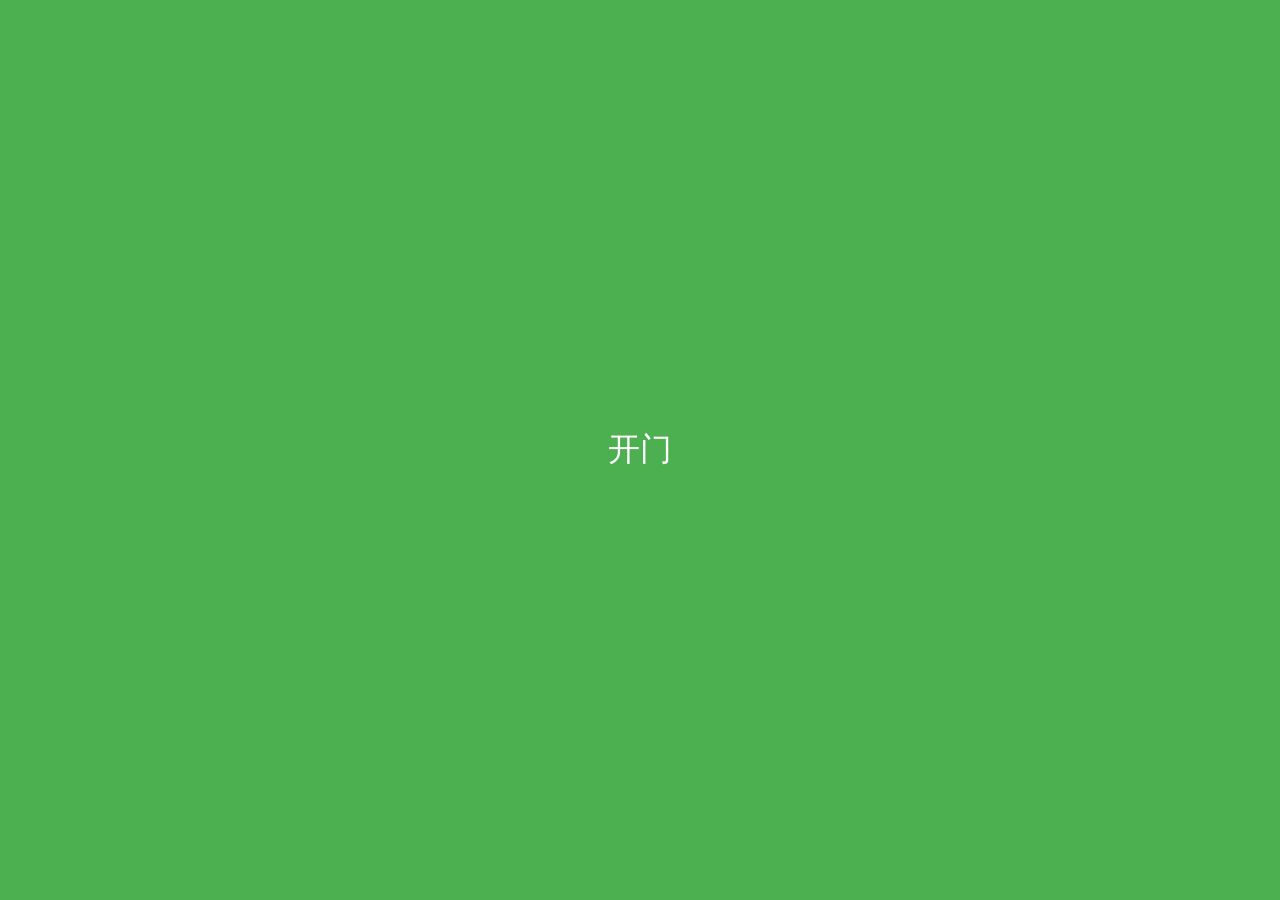
==== door-clicker-web/templates/index.html @ acf63e18 "feat: 初始化 door-clicker 项目，添加web后端与ESP8266固件 新增项目全部基础文件，包括Python依赖配置、Flask应用代码、MQTT通信脚本，ESP8266的Platf" ====
<!DOCTYPE html>
<html lang="zh-CN">

<head>
    <meta charset="UTF-8">
    <meta name="viewport" content="width=device-width, initial-scale=1.0">
    <title>Door Clicker Web</title>
    <script src="https://cdn.socket.io/4.0.0/socket.io.min.js"></script>
    <script>
        function sendOpenDoorRequest() {
            fetch('/api/open/door', {
                method: 'POST',
                headers: {
                    'Content-Type': 'application/json'
                },
                body: JSON.stringify({ message: 'Hello from the button!' })
            })
                .then(response => response.json())
                .catch(error => console.error('Error:', error));
        }
    </script>
    <style>
        body,
        html {
            margin: 0;
            padding: 0;
            height: 100%;
            width: 100%;
        }

        .fullscreen-button {
            display: flex;
            justify-content: center;
            align-items: center;
            height: 100vh;
            width: 100vw;
            background-color: #4CAF50;
            /* 背景颜色 */
            border: none;
            color: white;
            /* 文字颜色 */
            font-size: 2em;
            /* 文字大小 */
            cursor: pointer;
        }

        .fullscreen-button:hover {
            background-color: #45a049;
            /* 鼠标悬停颜色 */
        }
    </style>
</head>

<body>
    <button onclick="sendOpenDoorRequest()" class="fullscreen-button">开门</button>
</body>

</html>
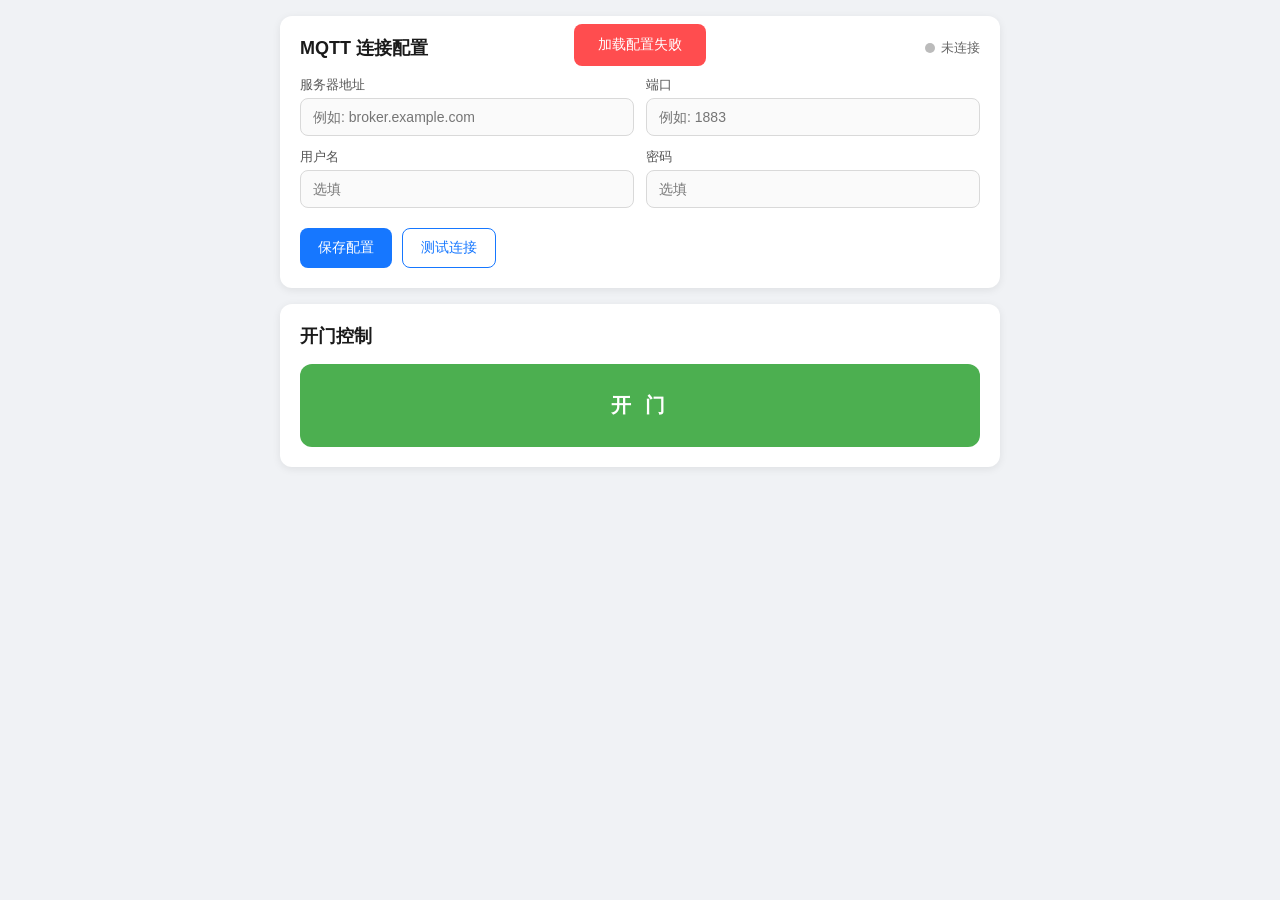
==== commit 9b7c4dc2: "feat(door-clicker-web): 新增完整的MQTT配置管理功能 解决原有MQTT连接参数硬编码无法动态修改的问题，将应用升级为完整的MQTT设备管理控制台： - 实现线程安全的配置管理" ====
--- a/door-clicker-web/templates/index.html
+++ b/door-clicker-web/templates/index.html
@@ -1,58 +1,434 @@
-<!DOCTYPE html>
+<!DOCTYPE html>
 <html lang="zh-CN">
-
-<head>
-    <meta charset="UTF-8">
-    <meta name="viewport" content="width=device-width, initial-scale=1.0">
+
+<head>
+    <meta charset="UTF-8">
+    <meta name="viewport" content="width=device-width, initial-scale=1.0">
     <title>Door Clicker Web</title>
-    <script src="https://cdn.socket.io/4.0.0/socket.io.min.js"></script>
-    <script>
-        function sendOpenDoorRequest() {
-            fetch('/api/open/door', {
-                method: 'POST',
-                headers: {
-                    'Content-Type': 'application/json'
-                },
-                body: JSON.stringify({ message: 'Hello from the button!' })
-            })
-                .then(response => response.json())
-                .catch(error => console.error('Error:', error));
-        }
-    </script>
-    <style>
-        body,
-        html {
-            margin: 0;
-            padding: 0;
-            height: 100%;
-            width: 100%;
-        }
-
-        .fullscreen-button {
-            display: flex;
-            justify-content: center;
-            align-items: center;
-            height: 100vh;
-            width: 100vw;
-            background-color: #4CAF50;
-            /* 背景颜色 */
-            border: none;
-            color: white;
-            /* 文字颜色 */
-            font-size: 2em;
-            /* 文字大小 */
-            cursor: pointer;
-        }
-
-        .fullscreen-button:hover {
-            background-color: #45a049;
-            /* 鼠标悬停颜色 */
-        }
-    </style>
-</head>
-
-<body>
-    <button onclick="sendOpenDoorRequest()" class="fullscreen-button">开门</button>
-</body>
-
-</html>
+    <style>
+        * {
+            box-sizing: border-box;
+            margin: 0;
+            padding: 0;
+        }
+
+        body {
+            font-family: -apple-system, BlinkMacSystemFont, "Segoe UI", Roboto, "Helvetica Neue", Arial, sans-serif;
+            background: #f0f2f5;
+            color: #333;
+            min-height: 100vh;
+            padding: 16px;
+        }
+
+        .container {
+            max-width: 720px;
+            margin: 0 auto;
+            display: flex;
+            flex-direction: column;
+            gap: 16px;
+        }
+
+        .card {
+            background: #fff;
+            border-radius: 12px;
+            padding: 20px;
+            box-shadow: 0 2px 8px rgba(0, 0, 0, 0.08);
+        }
+
+        .card-header {
+            display: flex;
+            align-items: center;
+            justify-content: space-between;
+            margin-bottom: 16px;
+        }
+
+        .card-title {
+            font-size: 18px;
+            font-weight: 600;
+            color: #1a1a1a;
+        }
+
+        .status-indicator {
+            display: inline-flex;
+            align-items: center;
+            gap: 6px;
+            font-size: 13px;
+            color: #666;
+        }
+
+        .status-dot {
+            width: 10px;
+            height: 10px;
+            border-radius: 50%;
+            background: #bbb;
+            transition: background 0.3s ease;
+        }
+
+        .status-dot.connected {
+            background: #4CAF50;
+            box-shadow: 0 0 6px rgba(76, 175, 80, 0.5);
+        }
+
+        .status-dot.connecting {
+            background: #FFC107;
+            box-shadow: 0 0 6px rgba(255, 193, 7, 0.5);
+            animation: pulse 1.2s infinite;
+        }
+
+        .status-dot.disconnected {
+            background: #bbb;
+        }
+
+        @keyframes pulse {
+            0%, 100% { opacity: 1; }
+            50% { opacity: 0.4; }
+        }
+
+        .form-group {
+            margin-bottom: 12px;
+        }
+
+        .form-group label {
+            display: block;
+            font-size: 13px;
+            color: #555;
+            margin-bottom: 4px;
+            font-weight: 500;
+        }
+
+        .form-row {
+            display: flex;
+            gap: 12px;
+        }
+
+        .form-row .form-group {
+            flex: 1;
+        }
+
+        input[type="text"],
+        input[type="number"],
+        input[type="password"] {
+            width: 100%;
+            padding: 10px 12px;
+            border: 1px solid #d9d9d9;
+            border-radius: 8px;
+            font-size: 14px;
+            outline: none;
+            transition: border-color 0.2s ease, box-shadow 0.2s ease;
+            background: #fafafa;
+        }
+
+        input[type="text"]:focus,
+        input[type="number"]:focus,
+        input[type="password"]:focus {
+            border-color: #1677ff;
+            background: #fff;
+            box-shadow: 0 0 0 2px rgba(22, 119, 255, 0.15);
+        }
+
+        .btn {
+            display: inline-flex;
+            align-items: center;
+            justify-content: center;
+            padding: 10px 18px;
+            border: none;
+            border-radius: 8px;
+            font-size: 14px;
+            font-weight: 500;
+            cursor: pointer;
+            transition: all 0.2s ease;
+            gap: 4px;
+        }
+
+        .btn-primary {
+            background: #1677ff;
+            color: #fff;
+        }
+
+        .btn-primary:hover {
+            background: #4096ff;
+        }
+
+        .btn-secondary {
+            background: #fff;
+            color: #1677ff;
+            border: 1px solid #1677ff;
+        }
+
+        .btn-secondary:hover {
+            background: #e6f4ff;
+        }
+
+        .btn-danger {
+            background: #fff;
+            color: #ff4d4f;
+            border: 1px solid #ff4d4f;
+            padding: 4px 10px;
+            font-size: 12px;
+        }
+
+        .btn-danger:hover {
+            background: #fff1f0;
+        }
+
+        .btn-group {
+            display: flex;
+            gap: 10px;
+            margin-top: 8px;
+        }
+
+        .door-button {
+            display: block;
+            width: 100%;
+            padding: 28px;
+            font-size: 20px;
+            font-weight: 600;
+            background: #4CAF50;
+            color: #fff;
+            border: none;
+            border-radius: 12px;
+            cursor: pointer;
+            transition: background 0.2s ease, transform 0.1s ease;
+            letter-spacing: 4px;
+        }
+
+        .door-button:hover {
+            background: #45a049;
+        }
+
+        .door-button:active {
+            transform: scale(0.98);
+        }
+
+        .toast {
+            position: fixed;
+            top: 24px;
+            left: 50%;
+            transform: translateX(-50%) translateY(-100px);
+            padding: 12px 24px;
+            border-radius: 8px;
+            color: #fff;
+            font-size: 14px;
+            font-weight: 500;
+            opacity: 0;
+            transition: all 0.3s ease;
+            z-index: 9999;
+            pointer-events: none;
+        }
+
+        .toast.show {
+            opacity: 1;
+            transform: translateX(-50%) translateY(0);
+        }
+
+        .toast.success {
+            background: #52c41a;
+        }
+
+        .toast.error {
+            background: #ff4d4f;
+        }
+
+        .toast.info {
+            background: #1677ff;
+        }
+
+        @media (max-width: 480px) {
+            body {
+                padding: 10px;
+            }
+
+            .card {
+                padding: 16px;
+                border-radius: 10px;
+            }
+
+            .form-row {
+                flex-direction: column;
+                gap: 0;
+            }
+
+            .btn-group {
+                flex-direction: column;
+            }
+
+            .btn-group .btn {
+                width: 100%;
+            }
+
+            .door-button {
+                padding: 24px;
+                font-size: 18px;
+            }
+        }
+    </style>
+</head>
+
+<body>
+    <div class="container">
+        <!-- MQTT 连接配置 -->
+        <div class="card">
+            <div class="card-header">
+                <div class="card-title">MQTT 连接配置</div>
+                <div class="status-indicator">
+                    <span class="status-dot" id="statusDot"></span>
+                    <span id="statusText">未连接</span>
+                </div>
+            </div>
+
+            <div class="form-row">
+                <div class="form-group">
+                    <label for="broker">服务器地址</label>
+                    <input type="text" id="broker" placeholder="例如: broker.example.com">
+                </div>
+                <div class="form-group">
+                    <label for="port">端口</label>
+                    <input type="number" id="port" placeholder="例如: 1883" min="1" max="65535">
+                </div>
+            </div>
+
+            <div class="form-row">
+                <div class="form-group">
+                    <label for="username">用户名</label>
+                    <input type="text" id="username" placeholder="选填">
+                </div>
+                <div class="form-group">
+                    <label for="password">密码</label>
+                    <input type="password" id="password" placeholder="选填">
+                </div>
+            </div>
+
+            <div class="btn-group">
+                <button class="btn btn-primary" id="btnSaveConfig">保存配置</button>
+                <button class="btn btn-secondary" id="btnTestConnection">测试连接</button>
+            </div>
+        </div>
+
+        <!-- 开门控制 -->
+        <div class="card">
+            <div class="card-header">
+                <div class="card-title">开门控制</div>
+            </div>
+            <button class="door-button" id="btnOpenDoor">开 门</button>
+        </div>
+    </div>
+
+    <div class="toast" id="toast"></div>
+
+    <script>
+        function showToast(message, type) {
+            var toast = document.getElementById('toast');
+            toast.textContent = message;
+            toast.className = 'toast show ' + (type || 'info');
+            setTimeout(function () {
+                toast.className = 'toast ' + (type || 'info');
+            }, 2500);
+        }
+
+        function setStatus(status) {
+            var dot = document.getElementById('statusDot');
+            var text = document.getElementById('statusText');
+            dot.className = 'status-dot ' + status;
+            var statusMap = {
+                connected: '已连接',
+                connecting: '连接中',
+                disconnected: '未连接'
+            };
+            text.textContent = statusMap[status] || '未知';
+        }
+
+        function loadConfig() {
+            fetch('/api/config')
+                .then(function (res) { return res.json(); })
+                .then(function (data) {
+                    document.getElementById('broker').value = data.mqttServer || '';
+                    document.getElementById('port').value = data.mqttPort || 1883;
+                    document.getElementById('username').value = data.mqttUsername || '';
+                    document.getElementById('password').value = data.mqttPassword || '';
+                })
+                .catch(function () {
+                    showToast('加载配置失败', 'error');
+                });
+        }
+
+        function saveConfig() {
+            var config = {
+                mqttServer: document.getElementById('broker').value.trim(),
+                mqttPort: parseInt(document.getElementById('port').value) || 1883,
+                mqttUsername: document.getElementById('username').value.trim(),
+                mqttPassword: document.getElementById('password').value.trim()
+            };
+
+            fetch('/api/config', {
+                method: 'PUT',
+                headers: { 'Content-Type': 'application/json' },
+                body: JSON.stringify(config)
+            })
+                .then(function (res) { return res.json(); })
+                .then(function () {
+                    showToast('配置保存成功', 'success');
+                })
+                .catch(function () {
+                    showToast('配置保存失败', 'error');
+                });
+        }
+
+        function testConnection() {
+            setStatus('connecting');
+            showToast('正在测试连接...', 'info');
+
+            fetch('/api/mqtt/test', {
+                method: 'POST',
+                headers: { 'Content-Type': 'application/json' }
+            })
+                .then(function (res) { return res.json(); })
+                .then(function (data) {
+                    if (data.success) {
+                        setStatus('connected');
+                        showToast('连接成功', 'success');
+                    } else {
+                        setStatus('disconnected');
+                        showToast('连接失败: ' + (data.message || '未知错误'), 'error');
+                    }
+                })
+                .catch(function () {
+                    setStatus('disconnected');
+                    showToast('连接测试失败', 'error');
+                });
+        }
+
+        function loadStatus() {
+            fetch('/api/mqtt/status')
+                .then(function (res) { return res.json(); })
+                .then(function (data) {
+                    setStatus(data.connected ? 'connected' : 'disconnected');
+                })
+                .catch(function () {
+                    setStatus('disconnected');
+                });
+        }
+
+        function openDoor() {
+            fetch('/api/open/door', {
+                method: 'POST',
+                headers: { 'Content-Type': 'application/json' }
+            })
+                .then(function (res) { return res.json(); })
+                .then(function (data) {
+                    showToast('开门指令已发送', 'success');
+                })
+                .catch(function () {
+                    showToast('开门指令发送失败', 'error');
+                });
+        }
+
+        document.getElementById('btnSaveConfig').onclick = saveConfig;
+        document.getElementById('btnTestConnection').onclick = testConnection;
+        document.getElementById('btnOpenDoor').onclick = openDoor;
+
+        loadConfig();
+        loadStatus();
+    </script>
+</body>
+
+</html>
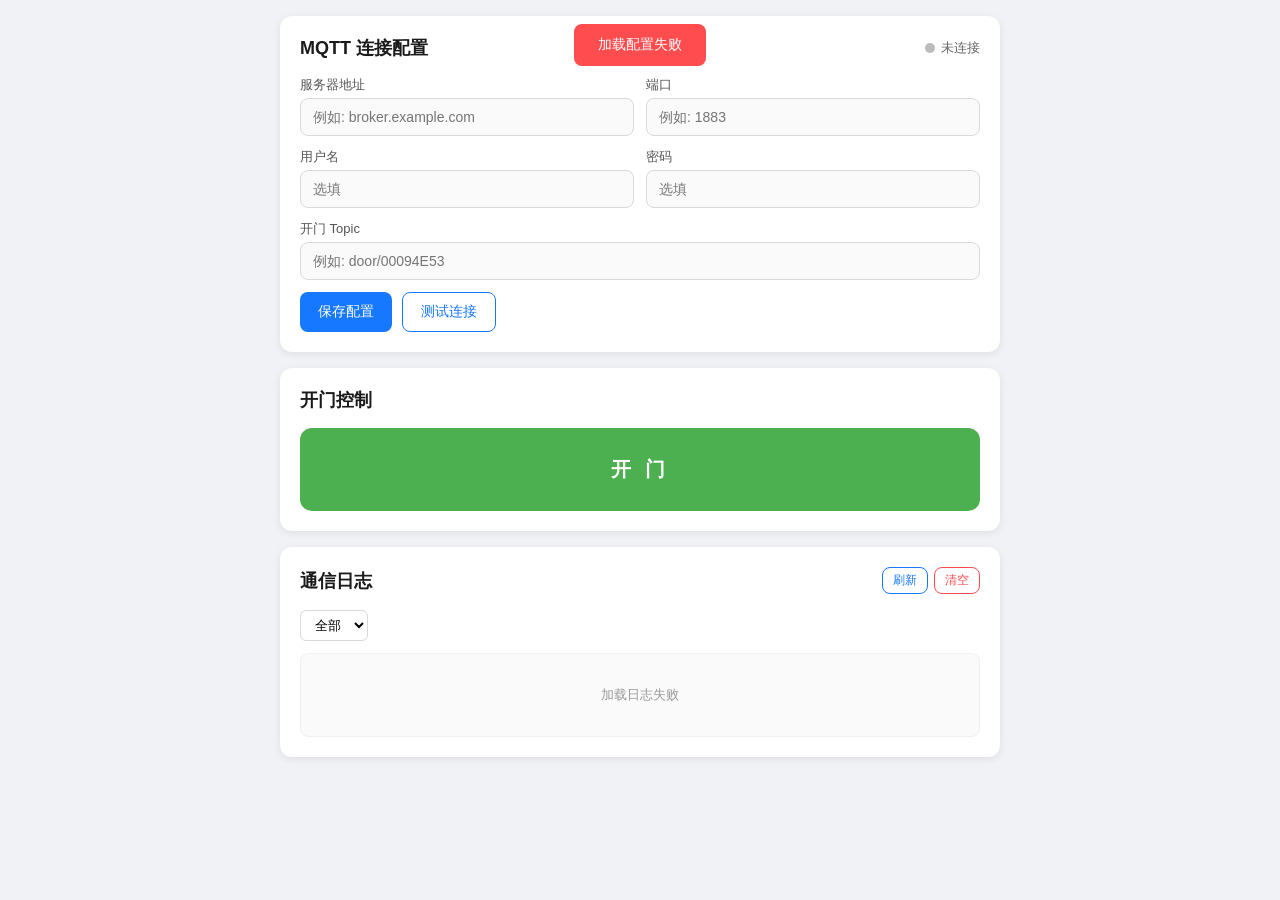
==== commit dbe76e65: "feat: 新增舵机测试、通信日志和可配置开门主题 - 为web管理端添加doorTopic配置项，支持自定义开门命令的MQTT发布主题 - 新增日志管理模块，记录MQTT连接状态、消息收发和操作日志" ====
--- a/door-clicker-web/templates/index.html
+++ b/door-clicker-web/templates/index.html
@@ -198,6 +198,129 @@
 
         .door-button:active {
             transform: scale(0.98);
+        }
+
+        .log-toolbar {
+            display: flex;
+            gap: 8px;
+            margin-bottom: 12px;
+            align-items: center;
+        }
+
+        .log-filter {
+            padding: 6px 10px;
+            border: 1px solid #d9d9d9;
+            border-radius: 6px;
+            font-size: 13px;
+            background: #fff;
+            cursor: pointer;
+        }
+
+        .log-list {
+            max-height: 300px;
+            overflow-y: auto;
+            border: 1px solid #f0f0f0;
+            border-radius: 8px;
+            background: #fafafa;
+        }
+
+        .log-empty {
+            text-align: center;
+            padding: 32px;
+            color: #999;
+            font-size: 13px;
+        }
+
+        .log-entry {
+            display: flex;
+            padding: 8px 12px;
+            border-bottom: 1px solid #f0f0f0;
+            font-size: 13px;
+            align-items: flex-start;
+            gap: 8px;
+        }
+
+        .log-entry:last-child {
+            border-bottom: none;
+        }
+
+        .log-time {
+            color: #999;
+            font-family: "SF Mono", "Menlo", "Consolas", monospace;
+            font-size: 12px;
+            white-space: nowrap;
+        }
+
+        .log-badge {
+            display: inline-block;
+            padding: 2px 8px;
+            border-radius: 10px;
+            font-size: 11px;
+            font-weight: 500;
+            white-space: nowrap;
+        }
+
+        .log-badge.info {
+            background: #e6f4ff;
+            color: #1677ff;
+        }
+
+        .log-badge.send {
+            background: #e8f8e8;
+            color: #52c41a;
+        }
+
+        .log-badge.receive {
+            background: #fff7e6;
+            color: #fa8c16;
+        }
+
+        .log-badge.error {
+            background: #fff1f0;
+            color: #ff4d4f;
+        }
+
+        .log-content {
+            flex: 1;
+            min-width: 0;
+        }
+
+        .log-message {
+            color: #333;
+            word-break: break-all;
+        }
+
+        .log-detail {
+            margin-top: 4px;
+            font-family: "SF Mono", "Menlo", "Consolas", monospace;
+            font-size: 12px;
+            color: #666;
+            background: #fff;
+            padding: 4px 8px;
+            border-radius: 4px;
+            border: 1px solid #f0f0f0;
+            cursor: pointer;
+            white-space: pre-wrap;
+            word-break: break-all;
+        }
+
+        .log-detail.collapsed {
+            max-height: 0;
+            padding: 0 8px;
+            margin: 0;
+            overflow: hidden;
+            border: none;
+            transition: all 0.2s ease;
+        }
+
+        .log-summary {
+            color: #666;
+            font-size: 12px;
+            cursor: pointer;
+        }
+
+        .log-summary:hover {
+            color: #1677ff;
         }
 
         .toast {
@@ -298,6 +421,11 @@
                 </div>
             </div>
 
+            <div class="form-group">
+                <label for="doorTopic">开门 Topic</label>
+                <input type="text" id="doorTopic" placeholder="例如: door/00094E53">
+            </div>
+
             <div class="btn-group">
                 <button class="btn btn-primary" id="btnSaveConfig">保存配置</button>
                 <button class="btn btn-secondary" id="btnTestConnection">测试连接</button>
@@ -310,6 +438,31 @@
                 <div class="card-title">开门控制</div>
             </div>
             <button class="door-button" id="btnOpenDoor">开 门</button>
+        </div>
+
+        <!-- 日志 -->
+        <div class="card">
+            <div class="card-header">
+                <div class="card-title">通信日志</div>
+                <div class="status-indicator">
+                    <button class="btn btn-secondary" id="btnRefreshLogs" style="padding: 4px 10px; font-size: 12px;">刷新</button>
+                    <button class="btn btn-danger" id="btnClearLogs" style="padding: 4px 10px; font-size: 12px;">清空</button>
+                </div>
+            </div>
+
+            <div class="log-toolbar">
+                <select class="log-filter" id="logFilter">
+                    <option value="">全部</option>
+                    <option value="send">发送</option>
+                    <option value="receive">接收</option>
+                    <option value="info">信息</option>
+                    <option value="error">错误</option>
+                </select>
+            </div>
+
+            <div class="log-list" id="logList">
+                <div class="log-empty">加载中...</div>
+            </div>
         </div>
     </div>
 
@@ -345,6 +498,7 @@
                     document.getElementById('port').value = data.mqttPort || 1883;
                     document.getElementById('username').value = data.mqttUsername || '';
                     document.getElementById('password').value = data.mqttPassword || '';
+                    document.getElementById('doorTopic').value = data.doorTopic || '';
                 })
                 .catch(function () {
                     showToast('加载配置失败', 'error');
@@ -356,7 +510,8 @@
                 mqttServer: document.getElementById('broker').value.trim(),
                 mqttPort: parseInt(document.getElementById('port').value) || 1883,
                 mqttUsername: document.getElementById('username').value.trim(),
-                mqttPassword: document.getElementById('password').value.trim()
+                mqttPassword: document.getElementById('password').value.trim(),
+                doorTopic: document.getElementById('doorTopic').value.trim()
             };
 
             fetch('/api/config', {
@@ -422,12 +577,102 @@
                 });
         }
 
+        function loadLogs() {
+            var filter = document.getElementById('logFilter').value;
+            var url = '/api/logs';
+            if (filter) {
+                url += '?type=' + encodeURIComponent(filter);
+            }
+
+            fetch(url)
+                .then(function (res) { return res.json(); })
+                .then(function (logs) {
+                    var list = document.getElementById('logList');
+                    list.innerHTML = '';
+
+                    if (!logs || logs.length === 0) {
+                        list.innerHTML = '<div class="log-empty">暂无日志</div>';
+                        return;
+                    }
+
+                    var reversed = logs.slice().reverse();
+                    reversed.forEach(function (log) {
+                        var entry = document.createElement('div');
+                        entry.className = 'log-entry';
+
+                        var time = document.createElement('span');
+                        time.className = 'log-time';
+                        time.textContent = log.timestamp || '';
+
+                        var badge = document.createElement('span');
+                        badge.className = 'log-badge ' + (log.type || 'info');
+                        var typeMap = { send: '发送', receive: '接收', info: '信息', error: '错误' };
+                        badge.textContent = typeMap[log.type] || log.type;
+
+                        var content = document.createElement('div');
+                        content.className = 'log-content';
+
+                        var message = document.createElement('div');
+                        message.className = 'log-message';
+                        message.textContent = log.message || '';
+                        content.appendChild(message);
+
+                        if (log.payload) {
+                            var detail = document.createElement('div');
+                            detail.className = 'log-detail collapsed';
+                            detail.textContent = (log.topic ? 'Topic: ' + log.topic + '\n' : '') + 'Payload: ' + log.payload;
+                            var summary = document.createElement('div');
+                            summary.className = 'log-summary';
+                            summary.textContent = '点击查看详情';
+                            summary.onclick = function () {
+                                detail.classList.toggle('collapsed');
+                                summary.textContent = detail.classList.contains('collapsed') ? '点击查看详情' : '收起详情';
+                            };
+                            content.appendChild(summary);
+                            content.appendChild(detail);
+                        }
+
+                        entry.appendChild(time);
+                        entry.appendChild(badge);
+                        entry.appendChild(content);
+                        list.appendChild(entry);
+                    });
+                })
+                .catch(function () {
+                    var list = document.getElementById('logList');
+                    list.innerHTML = '<div class="log-empty">加载日志失败</div>';
+                });
+        }
+
+        function clearLogs() {
+            if (!confirm('确定要清空所有日志吗？')) {
+                return;
+            }
+            fetch('/api/logs', {
+                method: 'DELETE'
+            })
+                .then(function (res) { return res.json(); })
+                .then(function () {
+                    showToast('日志已清空', 'success');
+                    loadLogs();
+                })
+                .catch(function () {
+                    showToast('清空日志失败', 'error');
+                });
+        }
+
         document.getElementById('btnSaveConfig').onclick = saveConfig;
         document.getElementById('btnTestConnection').onclick = testConnection;
         document.getElementById('btnOpenDoor').onclick = openDoor;
+        document.getElementById('btnRefreshLogs').onclick = loadLogs;
+        document.getElementById('btnClearLogs').onclick = clearLogs;
+        document.getElementById('logFilter').onchange = loadLogs;
 
         loadConfig();
         loadStatus();
+        loadLogs();
+
+        setInterval(loadLogs, 5000);
     </script>
 </body>
 
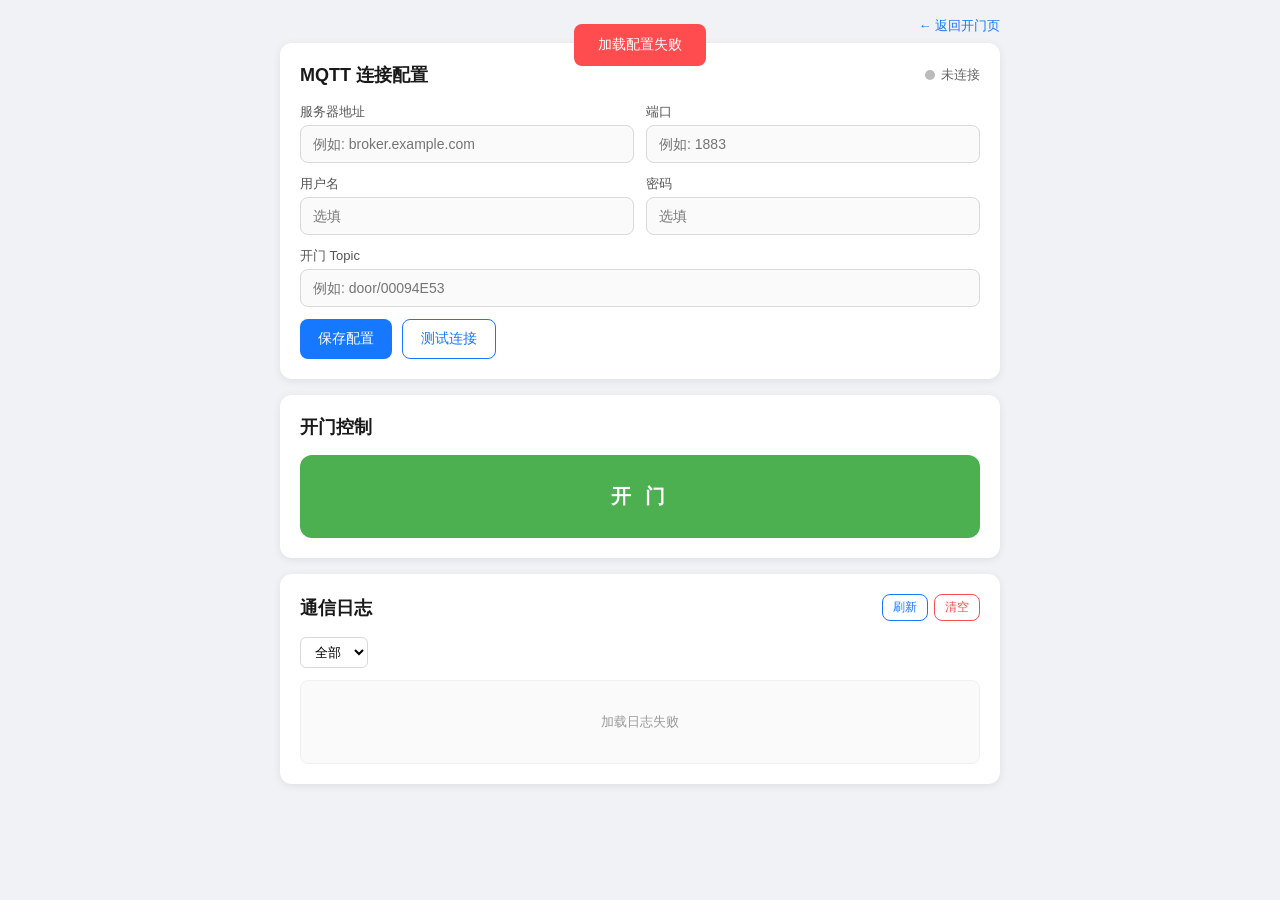
==== commit 54ab9f55: "feat: 新增开门主页面及配置页导航 - 新增开门控制页面模板door.html - 调整配置页面路由至/config - 在两个页面间添加双向导航链接" ====
--- a/door-clicker-web/templates/index.html
+++ b/door-clicker-web/templates/index.html
@@ -389,6 +389,10 @@
 
 <body>
     <div class="container">
+        <div style="text-align:right;margin-bottom:-8px">
+            <a href="/" style="color:#1677ff;font-size:13px;text-decoration:none">← 返回开门页</a>
+        </div>
+
         <!-- MQTT 连接配置 -->
         <div class="card">
             <div class="card-header">
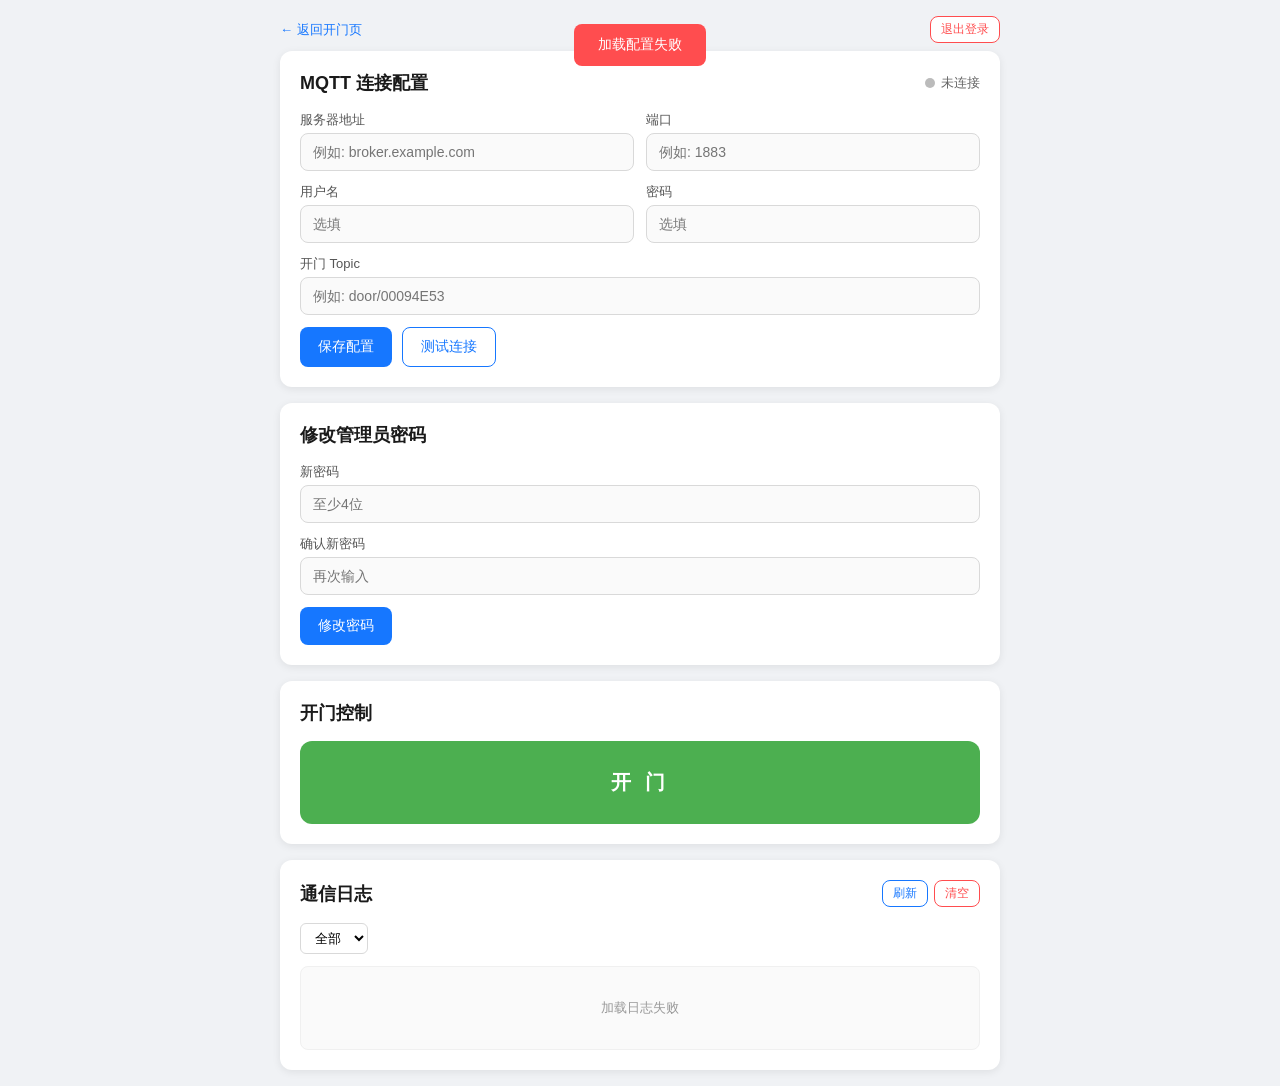
==== commit e9a045ab: "feat: 添加管理员登录认证与访问控制 新增完整的管理员认证系统，具体修改包括： 1.  新增认证工具模块，实现基于会话的登录验证逻辑 2.  添加登录、登出页面及对应的API接口 3.  为所有管" ====
--- a/door-clicker-web/templates/index.html
+++ b/door-clicker-web/templates/index.html
@@ -389,8 +389,9 @@
 
 <body>
     <div class="container">
-        <div style="text-align:right;margin-bottom:-8px">
+        <div style="display:flex;justify-content:space-between;align-items:center;margin-bottom:-8px">
             <a href="/" style="color:#1677ff;font-size:13px;text-decoration:none">← 返回开门页</a>
+            <button class="btn btn-danger" id="btnLogout" style="padding:4px 10px;font-size:12px">退出登录</button>
         </div>
 
         <!-- MQTT 连接配置 -->
@@ -433,6 +434,27 @@
             <div class="btn-group">
                 <button class="btn btn-primary" id="btnSaveConfig">保存配置</button>
                 <button class="btn btn-secondary" id="btnTestConnection">测试连接</button>
+            </div>
+        </div>
+
+        <!-- 修改密码 -->
+        <div class="card">
+            <div class="card-header">
+                <div class="card-title">修改管理员密码</div>
+            </div>
+
+            <div class="form-group">
+                <label for="newPassword">新密码</label>
+                <input type="password" id="newPassword" placeholder="至少4位">
+            </div>
+
+            <div class="form-group">
+                <label for="confirmPassword">确认新密码</label>
+                <input type="password" id="confirmPassword" placeholder="再次输入">
+            </div>
+
+            <div class="btn-group">
+                <button class="btn btn-primary" id="btnChangePassword">修改密码</button>
             </div>
         </div>
 
@@ -501,7 +523,7 @@
                     document.getElementById('broker').value = data.mqttServer || '';
                     document.getElementById('port').value = data.mqttPort || 1883;
                     document.getElementById('username').value = data.mqttUsername || '';
-                    document.getElementById('password').value = data.mqttPassword || '';
+                    document.getElementById('password').value = '';
                     document.getElementById('doorTopic').value = data.doorTopic || '';
                 })
                 .catch(function () {
@@ -671,6 +693,39 @@
         document.getElementById('btnRefreshLogs').onclick = loadLogs;
         document.getElementById('btnClearLogs').onclick = clearLogs;
         document.getElementById('logFilter').onchange = loadLogs;
+        document.getElementById('btnLogout').onclick = function () {
+            if (!confirm('确定要退出登录吗？')) return;
+            fetch('/api/auth/logout', { method: 'POST' })
+                .then(function () { window.location.href = '/login'; })
+                .catch(function () { window.location.href = '/login'; });
+        };
+
+        document.getElementById('btnChangePassword').onclick = function () {
+            var newPwd = document.getElementById('newPassword').value;
+            var confirmPwd = document.getElementById('confirmPassword').value;
+            if (!newPwd || newPwd.length < 4) {
+                showToast('密码至少4位', 'error');
+                return;
+            }
+            if (newPwd !== confirmPwd) {
+                showToast('两次密码不一致', 'error');
+                return;
+            }
+            fetch('/api/config', {
+                method: 'PUT',
+                headers: { 'Content-Type': 'application/json' },
+                body: JSON.stringify({ adminPassword: newPwd })
+            })
+                .then(function (res) { return res.json(); })
+                .then(function () {
+                    showToast('密码修改成功', 'success');
+                    document.getElementById('newPassword').value = '';
+                    document.getElementById('confirmPassword').value = '';
+                })
+                .catch(function () {
+                    showToast('密码修改失败', 'error');
+                });
+        };
 
         loadConfig();
         loadStatus();
